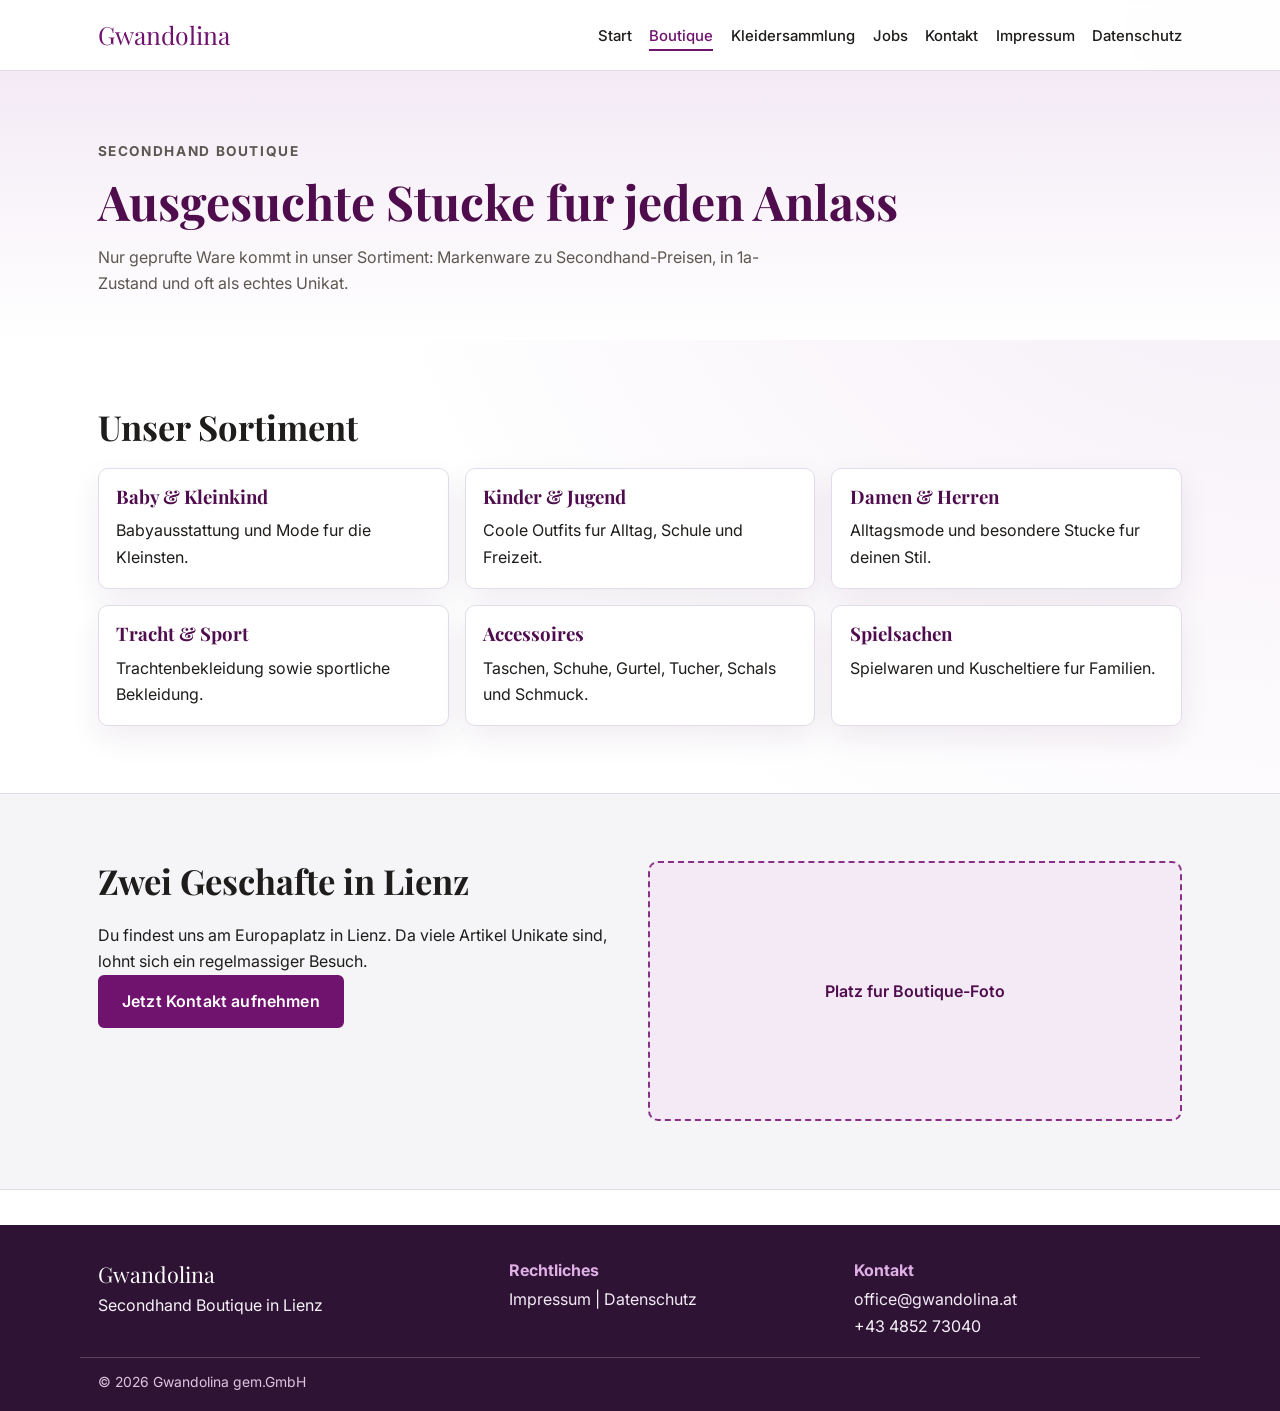
==== boutique.html @ 37de57df "Add new pages and update main.js for Gwandolina website - Created boutique.html, datenschutz.html, i" ====
<!DOCTYPE html>
<html lang="de-AT">
<head>
  <meta charset="UTF-8" />
  <meta name="viewport" content="width=device-width, initial-scale=1.0" />
  <meta name="description" content="Secondhand Boutique Gwandolina in Lienz: geprufte Markenware, Unikate und Mode fur die ganze Familie." />
  <title>Boutique | Gwandolina</title>
  <link rel="preconnect" href="https://fonts.googleapis.com" />
  <link rel="preconnect" href="https://fonts.gstatic.com" crossorigin />
  <link href="https://fonts.googleapis.com/css2?family=Inter:wght@300;400;500;600;700&family=Playfair+Display:wght@600;700&display=swap" rel="stylesheet" />
  <link rel="stylesheet" href="css/style.css" />
</head>
<body>
  <header class="site-header">
    <div class="container header-inner">
      <a href="index.html" class="logo">Gwandolina</a>
      <button class="nav-toggle" aria-label="Menue offnen" aria-expanded="false" aria-controls="main-nav">
        <span class="hamburger"></span>
      </button>
      <nav id="main-nav" class="main-nav" aria-label="Hauptnavigation">
        <ul>
          <li><a href="index.html">Start</a></li>
          <li><a href="boutique.html">Boutique</a></li>
          <li><a href="kleidersammlung.html">Kleidersammlung</a></li>
          <li><a href="jobs.html">Jobs</a></li>
          <li><a href="kontakt.html">Kontakt</a></li>
          <li><a href="impressum.html">Impressum</a></li>
          <li><a href="datenschutz.html">Datenschutz</a></li>
        </ul>
      </nav>
    </div>
  </header>

  <main>
    <section class="page-hero page-hero-compact">
      <div class="container">
        <p class="eyebrow">Secondhand Boutique</p>
        <h1>Ausgesuchte Stucke fur jeden Anlass</h1>
        <p>
          Nur geprufte Ware kommt in unser Sortiment: Markenware zu Secondhand-Preisen,
          in 1a-Zustand und oft als echtes Unikat.
        </p>
      </div>
    </section>

    <section class="section">
      <div class="container">
        <h2 class="section-title">Unser Sortiment</h2>
        <div class="card-grid">
          <article class="info-card"><h3>Baby & Kleinkind</h3><p>Babyausstattung und Mode fur die Kleinsten.</p></article>
          <article class="info-card"><h3>Kinder & Jugend</h3><p>Coole Outfits fur Alltag, Schule und Freizeit.</p></article>
          <article class="info-card"><h3>Damen & Herren</h3><p>Alltagsmode und besondere Stucke fur deinen Stil.</p></article>
          <article class="info-card"><h3>Tracht & Sport</h3><p>Trachtenbekleidung sowie sportliche Bekleidung.</p></article>
          <article class="info-card"><h3>Accessoires</h3><p>Taschen, Schuhe, Gurtel, Tucher, Schals und Schmuck.</p></article>
          <article class="info-card"><h3>Spielsachen</h3><p>Spielwaren und Kuscheltiere fur Familien.</p></article>
        </div>
      </div>
    </section>

    <section class="section section-soft">
      <div class="container split">
        <div>
          <h2 class="section-title">Zwei Geschafte in Lienz</h2>
          <p>
            Du findest uns am Europaplatz in Lienz. Da viele Artikel Unikate sind, lohnt
            sich ein regelmassiger Besuch.
          </p>
          <a class="btn" href="kontakt.html">Jetzt Kontakt aufnehmen</a>
        </div>
        <div class="placeholder-box" aria-hidden="true">Platz fur Boutique-Foto</div>
      </div>
    </section>
  </main>

  <footer class="site-footer">
    <div class="container footer-grid">
      <div>
        <p class="footer-logo">Gwandolina</p>
        <p>Secondhand Boutique in Lienz</p>
      </div>
      <div>
        <p class="footer-heading">Rechtliches</p>
        <p><a href="impressum.html">Impressum</a> | <a href="datenschutz.html">Datenschutz</a></p>
      </div>
      <div>
        <p class="footer-heading">Kontakt</p>
        <p><a href="mailto:office@gwandolina.at">office@gwandolina.at</a></p>
        <p>+43 4852 73040</p>
      </div>
    </div>
    <div class="container footer-bottom">
      <p>&copy; <span id="year"></span> Gwandolina gem.GmbH</p>
    </div>
  </footer>

  <script src="js/main.js"></script>
</body>
</html>
---- css/style.css ----
/* ===================================================
   Gwandolina shared styles (de-AT, multi-page)
   =================================================== */

:root {
  --color-primary: #70136F;
  --color-primary-dark: #4F0D4E;
  --color-primary-soft: #8A2F89;
  --color-lilac-bg: #F3EAF5;
  --color-bg: #FFFFFF;
  --color-surface: #F5F5F7;
  --color-border: #E2DCEA;
  --color-text: #1F1D1B;
  --color-muted: #5C5750;

  --font-heading: 'Playfair Display', Georgia, serif;
  --font-body: 'Inter', system-ui, sans-serif;

  --radius: 10px;
  --radius-sm: 6px;
  --shadow: 0 12px 30px rgba(60, 20, 80, 0.08);
  --max-w: 1120px;
  --section-gap: 4.2rem;
  --transition: 0.22s ease;
}

*, *::before, *::after {
  box-sizing: border-box;
  margin: 0;
  padding: 0;
}

html {
  font-size: 16px;
}

body {
  font-family: var(--font-body);
  color: var(--color-text);
  background: radial-gradient(circle at top right, var(--color-lilac-bg) 0%, var(--color-bg) 50%);
  line-height: 1.65;
}

a {
  color: var(--color-primary);
  text-decoration: none;
  transition: color var(--transition);
}

a:hover,
a:focus-visible {
  color: var(--color-primary-dark);
  text-decoration: underline;
}

h1, h2, h3 {
  font-family: var(--font-heading);
  line-height: 1.2;
}

.container {
  width: 100%;
  max-width: var(--max-w);
  margin-inline: auto;
  padding-inline: 1.1rem;
}

.section {
  padding-block: var(--section-gap);
}

.section-soft {
  background-color: var(--color-surface);
  border-top: 1px solid var(--color-border);
  border-bottom: 1px solid var(--color-border);
}

.section-title {
  font-size: clamp(1.7rem, 2.7vw, 2.3rem);
  margin-bottom: 1.2rem;
}

.eyebrow {
  font-size: 0.85rem;
  letter-spacing: 0.12em;
  text-transform: uppercase;
  color: var(--color-primary-soft);
  font-weight: 700;
  margin-bottom: 0.7rem;
}

.small-note {
  font-size: 0.88rem;
  color: var(--color-muted);
}

.centered {
  text-align: center;
}

.content-narrow {
  max-width: 760px;
}

/* Buttons */
.btn {
  display: inline-block;
  border: 2px solid var(--color-primary);
  background: var(--color-primary);
  color: #FFFFFF;
  padding: 0.72rem 1.4rem;
  border-radius: var(--radius-sm);
  font-weight: 600;
  letter-spacing: 0.01em;
  transition: background-color var(--transition), border-color var(--transition), transform var(--transition);
}

.btn:hover,
.btn:focus-visible {
  background: var(--color-primary-dark);
  border-color: var(--color-primary-dark);
  color: #FFFFFF;
  text-decoration: none;
  transform: translateY(-1px);
}

.btn-outline {
  background: #FFFFFF;
  color: var(--color-primary);
}

.btn-outline:hover,
.btn-outline:focus-visible {
  background: var(--color-lilac-bg);
  color: var(--color-primary-dark);
}

/* Header */
.site-header {
  position: sticky;
  top: 0;
  z-index: 100;
  background: rgba(255, 255, 255, 0.95);
  backdrop-filter: blur(5px);
  border-bottom: 1px solid var(--color-border);
}

.header-inner {
  min-height: 70px;
  display: flex;
  align-items: center;
  justify-content: space-between;
}

.logo {
  font-family: var(--font-heading);
  font-size: 1.55rem;
  color: var(--color-primary);
  text-decoration: none;
}

.logo:hover,
.logo:focus-visible {
  color: var(--color-primary-dark);
  text-decoration: none;
}

.main-nav ul {
  list-style: none;
  display: flex;
  gap: 1.1rem;
  align-items: center;
}

.main-nav a {
  color: var(--color-text);
  font-size: 0.93rem;
  font-weight: 500;
  padding-bottom: 0.25rem;
  border-bottom: 2px solid transparent;
}

.main-nav a:hover,
.main-nav a:focus-visible,
.main-nav a.active {
  color: var(--color-primary);
  border-bottom-color: var(--color-primary);
  text-decoration: none;
}

.nav-toggle {
  display: none;
  background: none;
  border: none;
  padding: 0.4rem;
  cursor: pointer;
}

.hamburger,
.hamburger::before,
.hamburger::after {
  display: block;
  width: 24px;
  height: 2px;
  background: var(--color-primary);
  border-radius: 2px;
  transition: transform var(--transition), opacity var(--transition);
}

.hamburger {
  position: relative;
}

.hamburger::before,
.hamburger::after {
  content: '';
  position: absolute;
  left: 0;
}

.hamburger::before {
  top: -7px;
}

.hamburger::after {
  top: 7px;
}

.nav-toggle[aria-expanded="true"] .hamburger {
  background: transparent;
}

.nav-toggle[aria-expanded="true"] .hamburger::before {
  transform: translateY(7px) rotate(45deg);
}

.nav-toggle[aria-expanded="true"] .hamburger::after {
  transform: translateY(-7px) rotate(-45deg);
}

/* Hero */
.hero {
  padding-block: 4.7rem 3.8rem;
}

.hero-inner {
  display: grid;
  gap: 1.6rem;
  align-items: center;
}

.hero h1 {
  font-size: clamp(2.2rem, 5.2vw, 4.4rem);
  color: var(--color-primary-dark);
}

.hero-sub {
  margin-top: 1rem;
  color: var(--color-muted);
  max-width: 620px;
}

.hero-actions {
  margin-top: 1.5rem;
  display: flex;
  flex-wrap: wrap;
  gap: 0.8rem;
}

.page-hero {
  padding-block: 3.5rem 2.7rem;
  background: linear-gradient(180deg, var(--color-lilac-bg) 0%, #FFFFFF 100%);
}

.page-hero-compact h1 {
  font-size: clamp(2rem, 4vw, 3rem);
  color: var(--color-primary-dark);
}

.page-hero p {
  margin-top: 0.8rem;
  color: var(--color-muted);
  max-width: 720px;
}

/* Cards & lists */
.card-grid {
  display: grid;
  gap: 1rem;
  grid-template-columns: 1fr;
}

.info-card,
.list-card,
.contact-card {
  background: #FFFFFF;
  border: 1px solid var(--color-border);
  border-radius: var(--radius);
  box-shadow: var(--shadow);
  padding: 1.1rem;
}

.info-card h3,
.list-card h2,
.contact-card h2,
.contact-card h3 {
  color: var(--color-primary-dark);
  margin-bottom: 0.55rem;
}

.info-card p,
.list-card p,
.contact-card p,
.legal-text p {
  color: var(--color-text);
}

.info-card a {
  margin-top: 0.65rem;
  display: inline-block;
  font-weight: 600;
}

.two-col-list,
.split {
  display: grid;
  gap: 1rem;
}

.feature-list,
.list-card ul,
.list-card ol {
  padding-left: 1.1rem;
  display: grid;
  gap: 0.45rem;
}

.list-card-alert {
  border-left: 4px solid var(--color-primary-soft);
}

.placeholder-box {
  min-height: 260px;
  border: 2px dashed var(--color-primary-soft);
  background: var(--color-lilac-bg);
  border-radius: var(--radius);
  display: flex;
  align-items: center;
  justify-content: center;
  color: var(--color-primary-dark);
  font-weight: 600;
  text-align: center;
  padding: 1rem;
}

.aapningstider {
  border-collapse: collapse;
  width: 100%;
  margin-top: 0.2rem;
}

.aapningstider td {
  border-bottom: 1px solid var(--color-border);
  padding: 0.45rem 0.3rem;
}

.aapningstider td:first-child {
  color: var(--color-muted);
  width: 58%;
}

/* Legal pages */
.legal-text h2 {
  font-size: 1.28rem;
  margin-top: 1.45rem;
  margin-bottom: 0.45rem;
  color: var(--color-primary-dark);
}

/* Footer */
.site-footer {
  margin-top: 2.2rem;
  background: #2E1334;
  color: #F8F2FA;
  padding-top: 2rem;
}

.footer-grid {
  display: grid;
  gap: 1.1rem;
}

.footer-logo {
  font-family: var(--font-heading);
  font-size: 1.35rem;
  color: #FFFFFF;
}

.footer-heading {
  font-weight: 700;
  color: #DFAFE6;
  margin-bottom: 0.2rem;
}

.site-footer a {
  color: #F3EAF5;
}

.site-footer a:hover,
.site-footer a:focus-visible {
  color: #FFFFFF;
}

.footer-bottom {
  margin-top: 1.1rem;
  border-top: 1px solid rgba(255, 255, 255, 0.2);
  padding-block: 0.8rem 1.1rem;
  font-size: 0.87rem;
  color: #DCC6E0;
}

/* Responsive */
@media (min-width: 700px) {
  .card-grid {
    grid-template-columns: repeat(2, 1fr);
  }

  .two-col-list,
  .split,
  .footer-grid {
    grid-template-columns: 1fr 1fr;
  }
}

@media (min-width: 980px) {
  .hero-inner {
    grid-template-columns: 1.15fr 0.85fr;
  }

  .card-grid {
    grid-template-columns: repeat(3, 1fr);
  }

  .footer-grid {
    grid-template-columns: 1.2fr 1fr 1fr;
  }
}

@media (max-width: 960px) {
  .nav-toggle {
    display: block;
  }

  .main-nav {
    display: none;
    position: absolute;
    top: 70px;
    left: 0;
    right: 0;
    background: #FFFFFF;
    border-bottom: 1px solid var(--color-border);
    padding: 1rem 1.1rem;
  }

  .main-nav.open {
    display: block;
  }

  .main-nav ul {
    flex-direction: column;
    align-items: flex-start;
    gap: 0.65rem;
  }
}
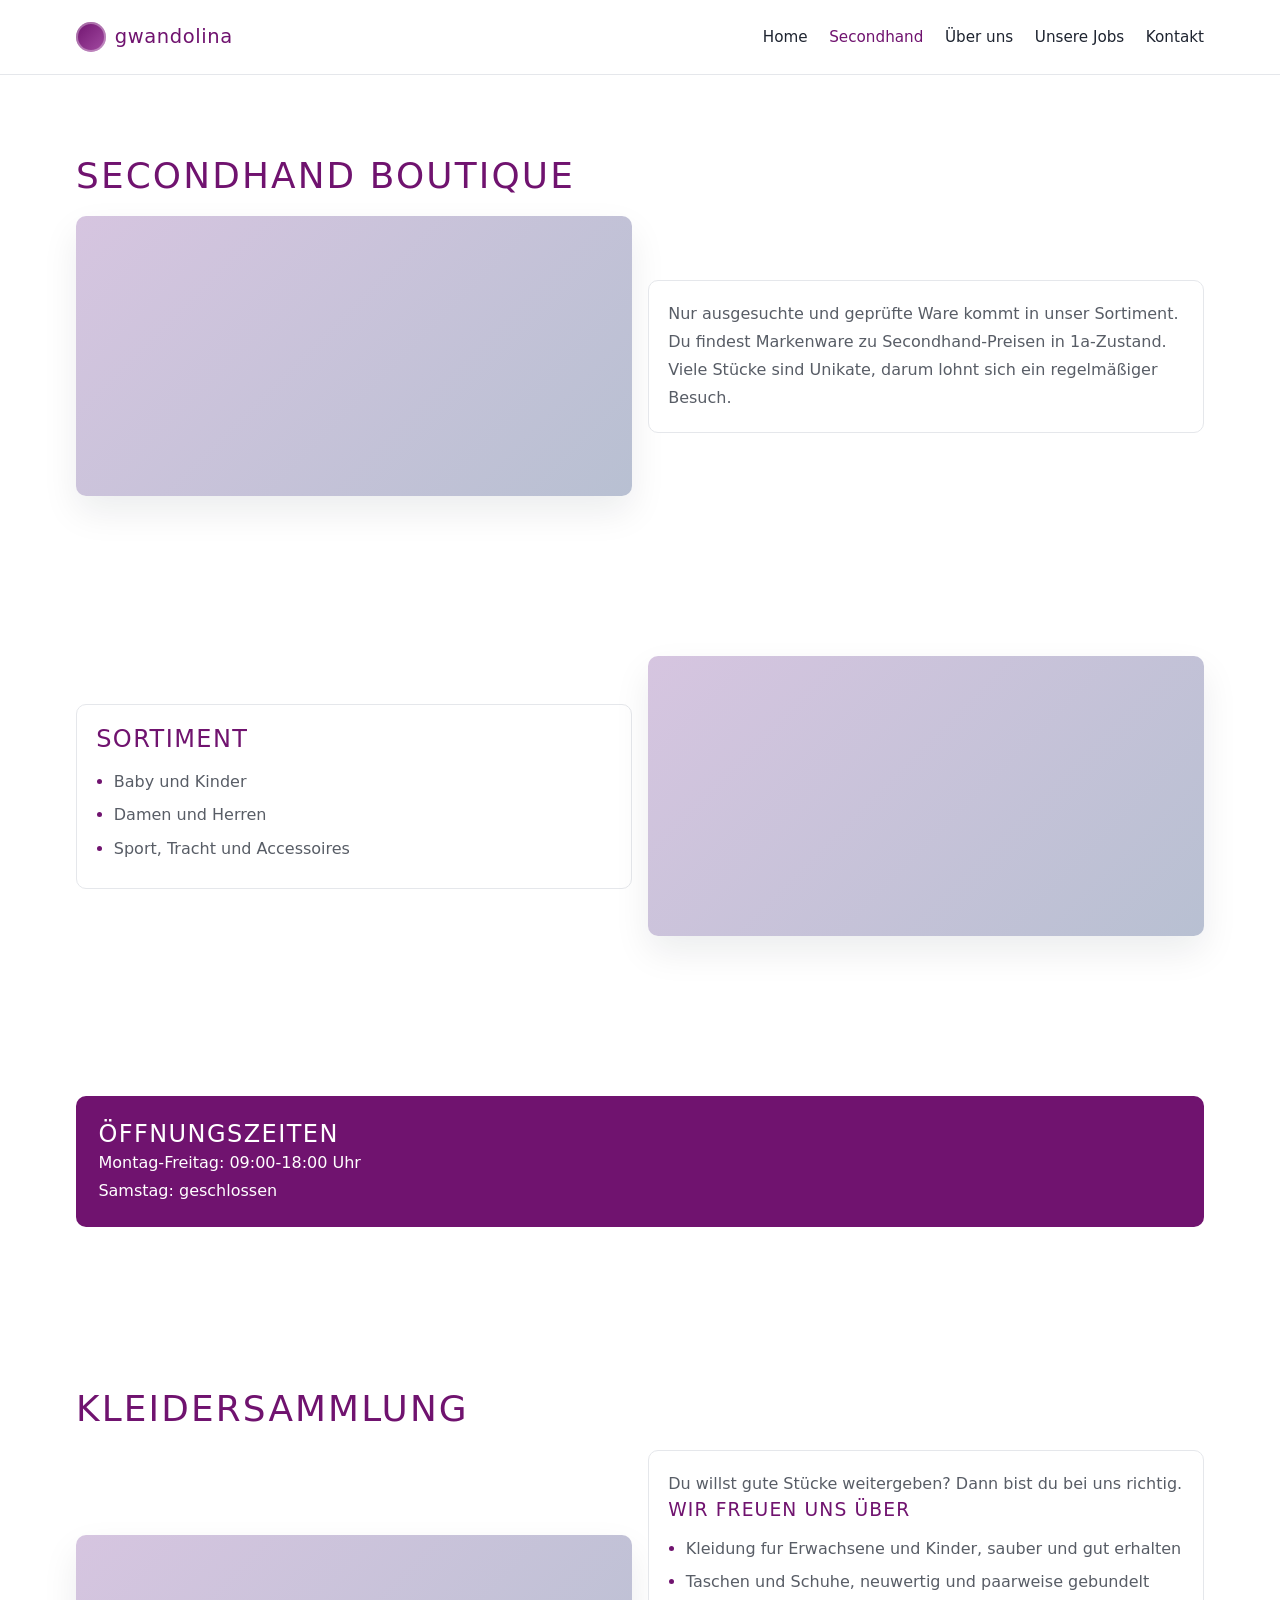
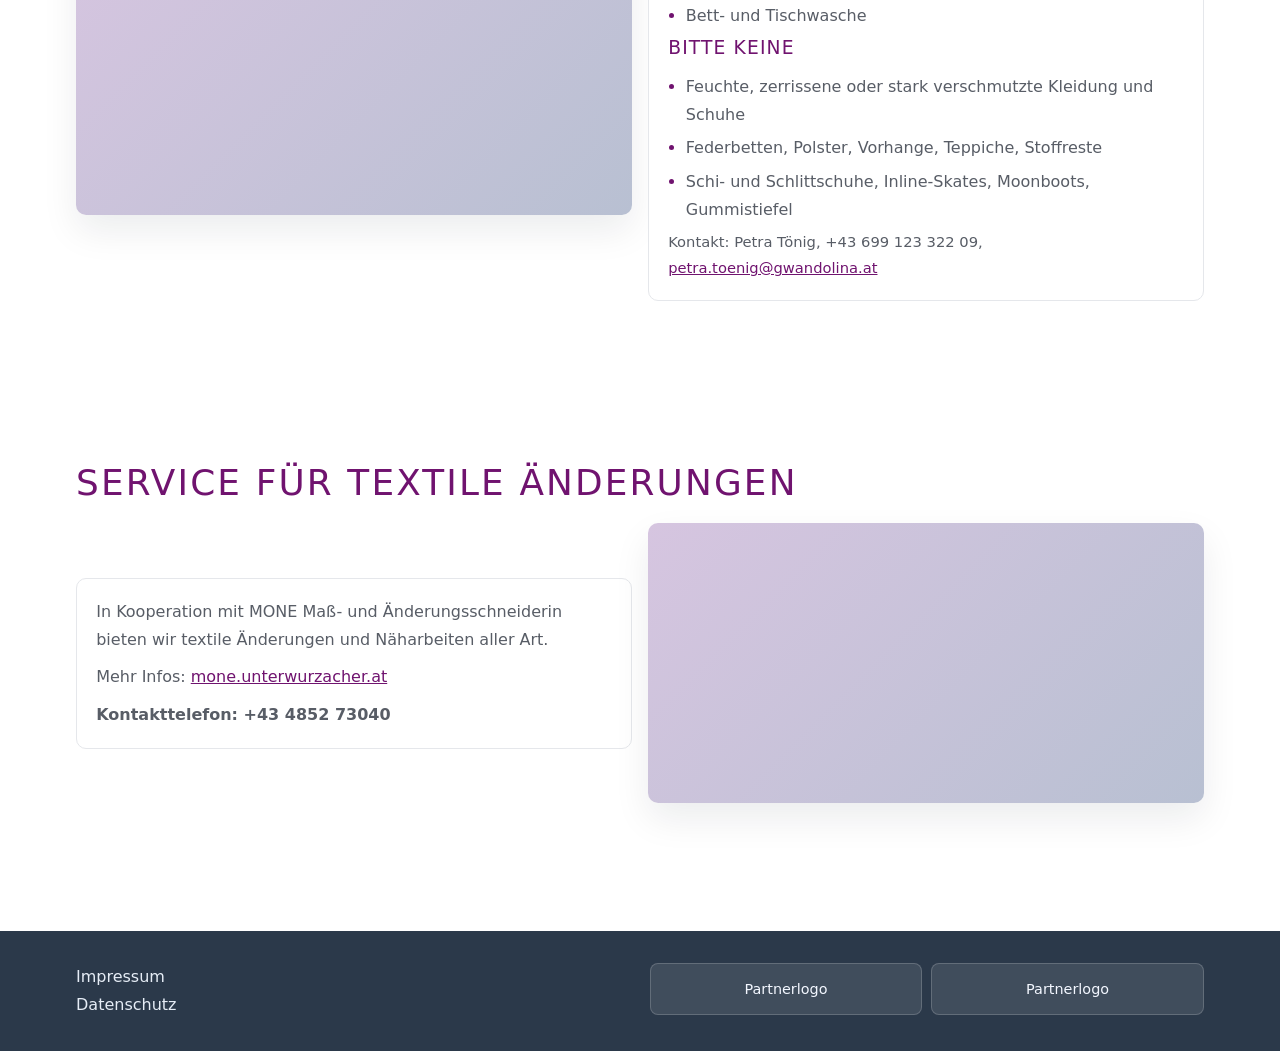
==== commit a6ca5607: "Refactor website structure and content for Gwandolina - Updated impressum.html to reflect new naviga" ====
--- a/boutique.html
+++ b/boutique.html
@@ -2,97 +2,11 @@
 <html lang="de-AT">
 <head>
   <meta charset="UTF-8" />
+  <meta http-equiv="refresh" content="0; url=secondhand.html" />
   <meta name="viewport" content="width=device-width, initial-scale=1.0" />
-  <meta name="description" content="Secondhand Boutique Gwandolina in Lienz: geprufte Markenware, Unikate und Mode fur die ganze Familie." />
-  <title>Boutique | Gwandolina</title>
-  <link rel="preconnect" href="https://fonts.googleapis.com" />
-  <link rel="preconnect" href="https://fonts.gstatic.com" crossorigin />
-  <link href="https://fonts.googleapis.com/css2?family=Inter:wght@300;400;500;600;700&family=Playfair+Display:wght@600;700&display=swap" rel="stylesheet" />
-  <link rel="stylesheet" href="css/style.css" />
+  <title>Weiterleitung | Gwandolina</title>
 </head>
 <body>
-  <header class="site-header">
-    <div class="container header-inner">
-      <a href="index.html" class="logo">Gwandolina</a>
-      <button class="nav-toggle" aria-label="Menue offnen" aria-expanded="false" aria-controls="main-nav">
-        <span class="hamburger"></span>
-      </button>
-      <nav id="main-nav" class="main-nav" aria-label="Hauptnavigation">
-        <ul>
-          <li><a href="index.html">Start</a></li>
-          <li><a href="boutique.html">Boutique</a></li>
-          <li><a href="kleidersammlung.html">Kleidersammlung</a></li>
-          <li><a href="jobs.html">Jobs</a></li>
-          <li><a href="kontakt.html">Kontakt</a></li>
-          <li><a href="impressum.html">Impressum</a></li>
-          <li><a href="datenschutz.html">Datenschutz</a></li>
-        </ul>
-      </nav>
-    </div>
-  </header>
-
-  <main>
-    <section class="page-hero page-hero-compact">
-      <div class="container">
-        <p class="eyebrow">Secondhand Boutique</p>
-        <h1>Ausgesuchte Stucke fur jeden Anlass</h1>
-        <p>
-          Nur geprufte Ware kommt in unser Sortiment: Markenware zu Secondhand-Preisen,
-          in 1a-Zustand und oft als echtes Unikat.
-        </p>
-      </div>
-    </section>
-
-    <section class="section">
-      <div class="container">
-        <h2 class="section-title">Unser Sortiment</h2>
-        <div class="card-grid">
-          <article class="info-card"><h3>Baby & Kleinkind</h3><p>Babyausstattung und Mode fur die Kleinsten.</p></article>
-          <article class="info-card"><h3>Kinder & Jugend</h3><p>Coole Outfits fur Alltag, Schule und Freizeit.</p></article>
-          <article class="info-card"><h3>Damen & Herren</h3><p>Alltagsmode und besondere Stucke fur deinen Stil.</p></article>
-          <article class="info-card"><h3>Tracht & Sport</h3><p>Trachtenbekleidung sowie sportliche Bekleidung.</p></article>
-          <article class="info-card"><h3>Accessoires</h3><p>Taschen, Schuhe, Gurtel, Tucher, Schals und Schmuck.</p></article>
-          <article class="info-card"><h3>Spielsachen</h3><p>Spielwaren und Kuscheltiere fur Familien.</p></article>
-        </div>
-      </div>
-    </section>
-
-    <section class="section section-soft">
-      <div class="container split">
-        <div>
-          <h2 class="section-title">Zwei Geschafte in Lienz</h2>
-          <p>
-            Du findest uns am Europaplatz in Lienz. Da viele Artikel Unikate sind, lohnt
-            sich ein regelmassiger Besuch.
-          </p>
-          <a class="btn" href="kontakt.html">Jetzt Kontakt aufnehmen</a>
-        </div>
-        <div class="placeholder-box" aria-hidden="true">Platz fur Boutique-Foto</div>
-      </div>
-    </section>
-  </main>
-
-  <footer class="site-footer">
-    <div class="container footer-grid">
-      <div>
-        <p class="footer-logo">Gwandolina</p>
-        <p>Secondhand Boutique in Lienz</p>
-      </div>
-      <div>
-        <p class="footer-heading">Rechtliches</p>
-        <p><a href="impressum.html">Impressum</a> | <a href="datenschutz.html">Datenschutz</a></p>
-      </div>
-      <div>
-        <p class="footer-heading">Kontakt</p>
-        <p><a href="mailto:office@gwandolina.at">office@gwandolina.at</a></p>
-        <p>+43 4852 73040</p>
-      </div>
-    </div>
-    <div class="container footer-bottom">
-      <p>&copy; <span id="year"></span> Gwandolina gem.GmbH</p>
-    </div>
-  </footer>
-
-  <script src="js/main.js"></script>
+  <p>Weiterleitung zu <a href="secondhand.html">Secondhand</a> ...</p>
 </body>
 </html>
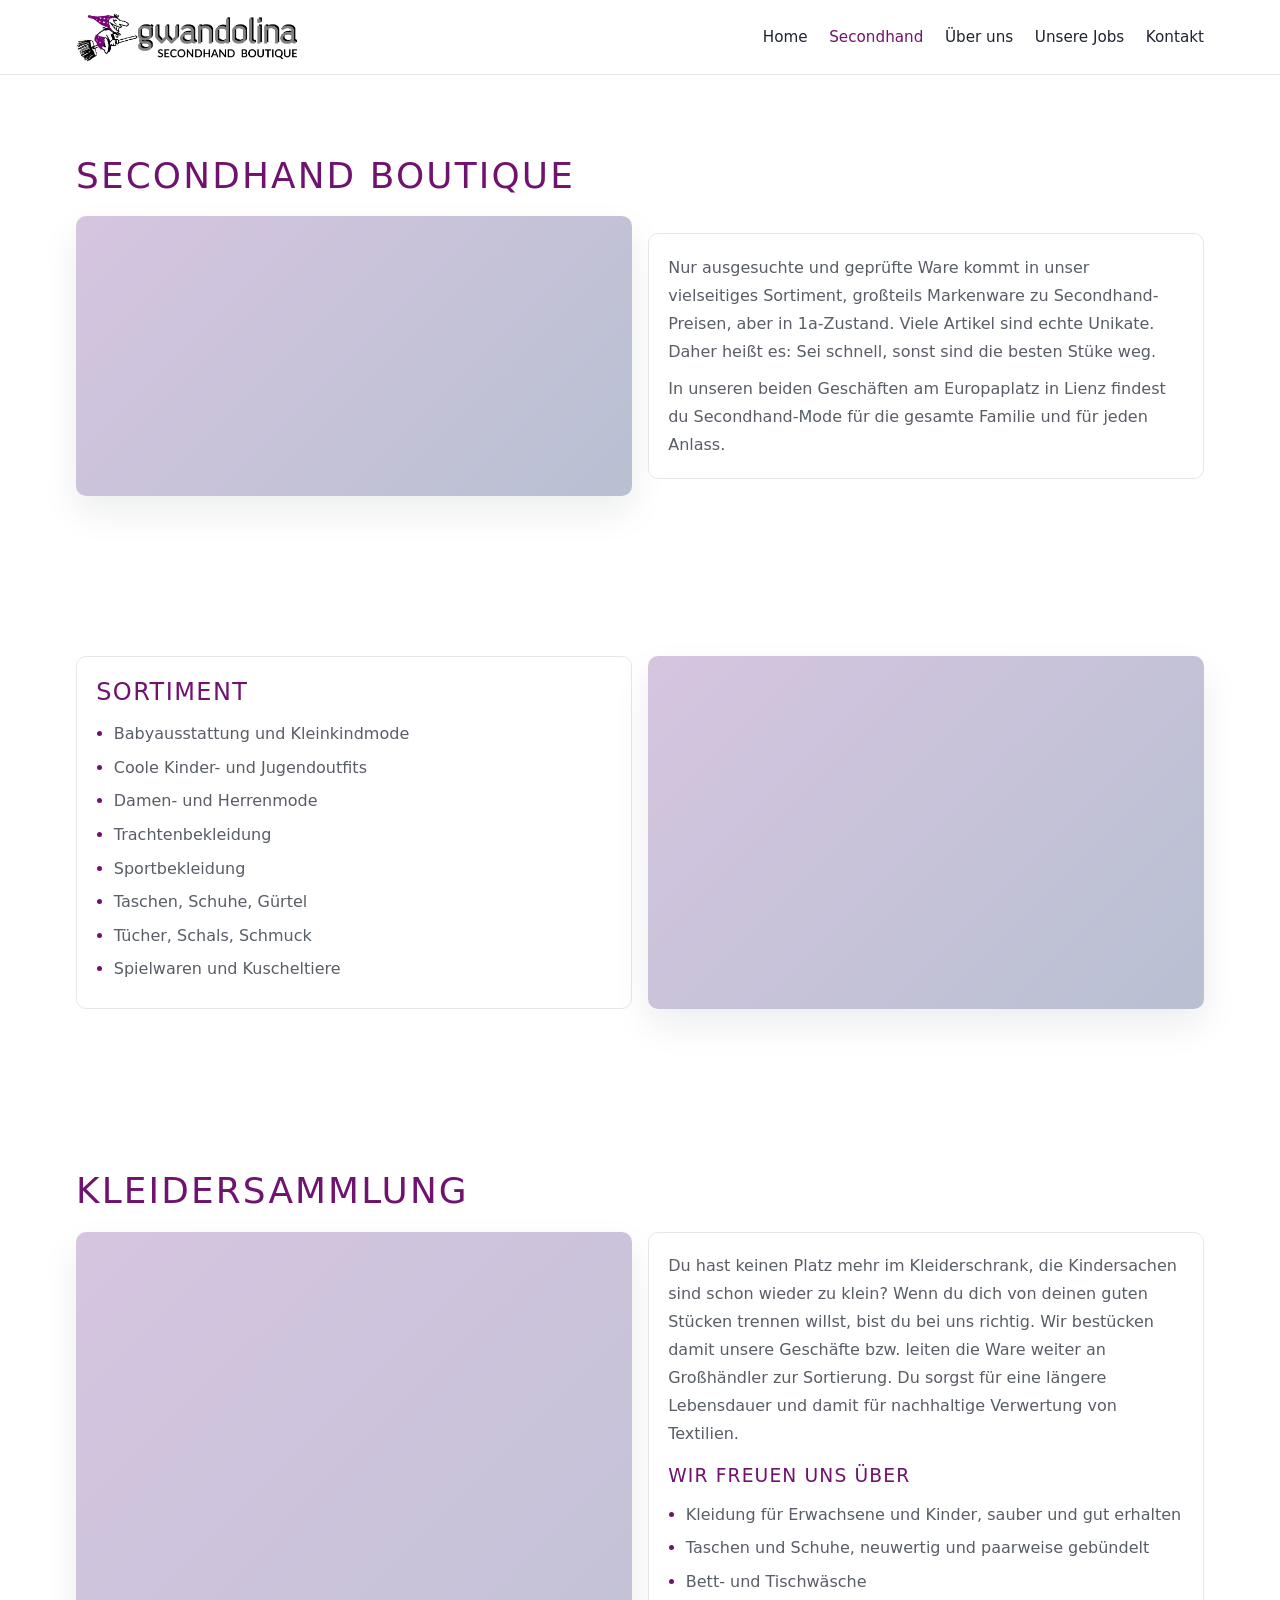
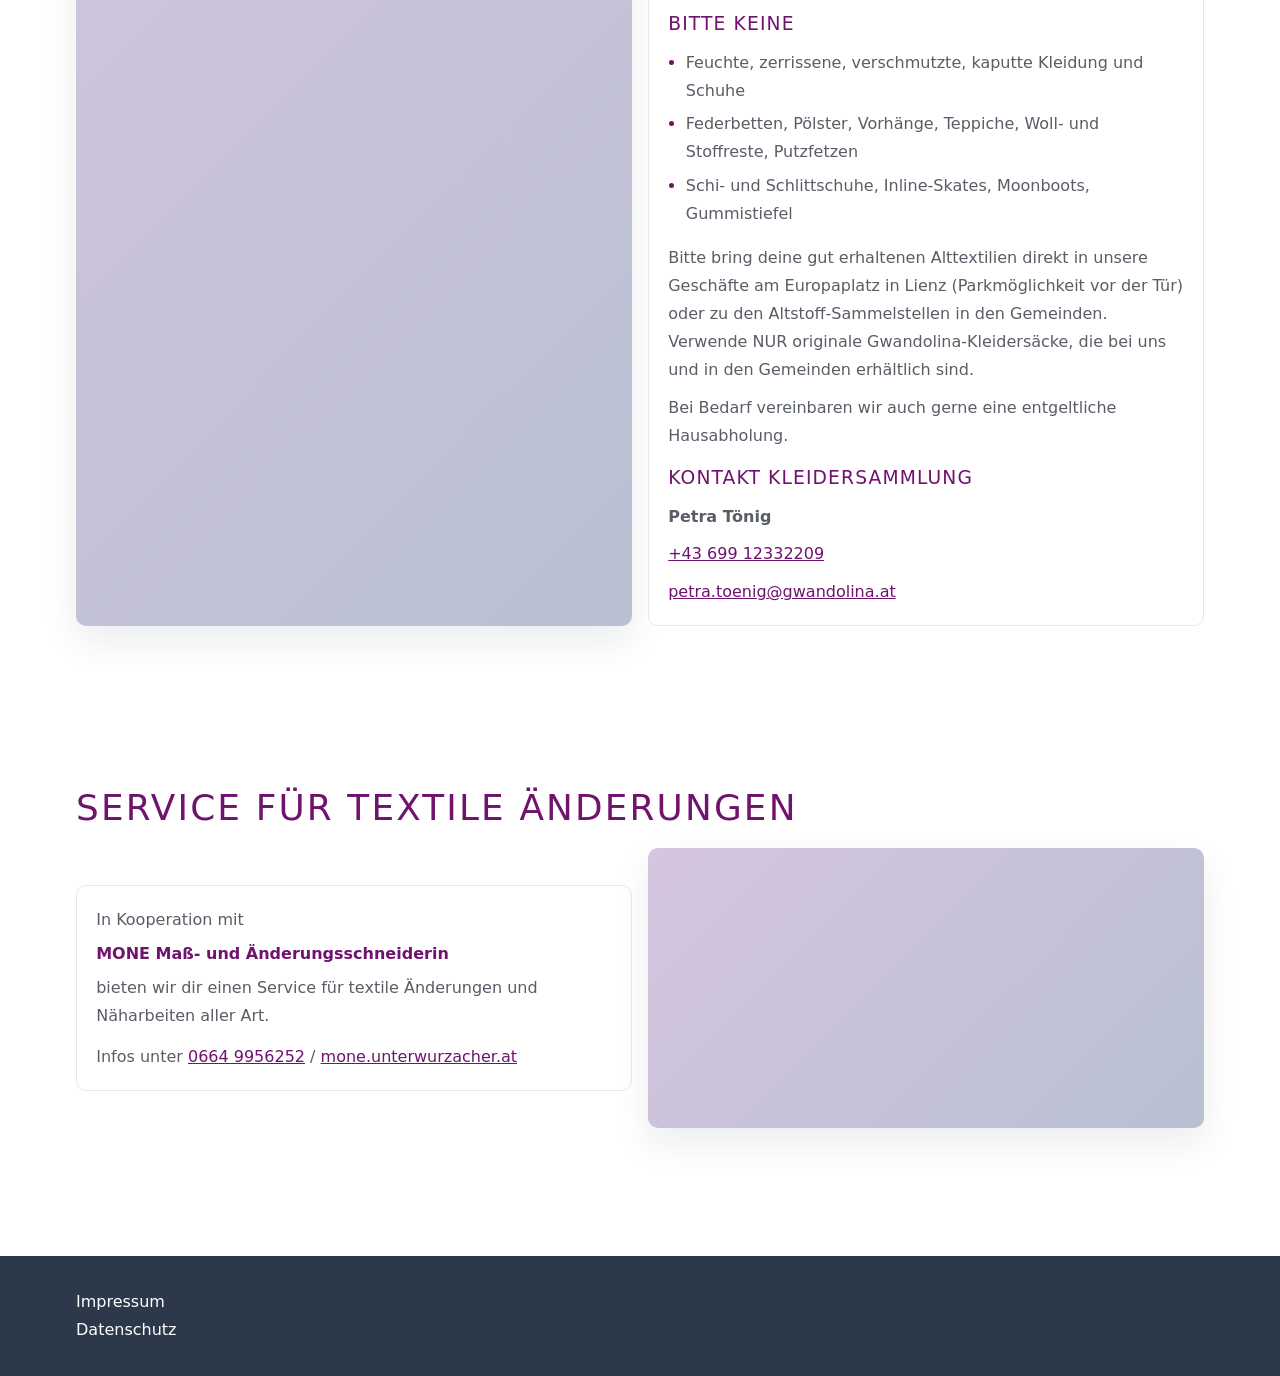
==== commit df14e134: "Refactor code structure for improved readability and maintainability Co-authored-by: Copilot <copilo" ====
--- a/boutique.html
+++ b/boutique.html
@@ -5,6 +5,7 @@
   <meta http-equiv="refresh" content="0; url=secondhand.html" />
   <meta name="viewport" content="width=device-width, initial-scale=1.0" />
   <title>Weiterleitung | Gwandolina</title>
+  <link rel="icon" href="images/Gwandolina%20PHOTOS/gwandolina_hexe.jpg" type="image/jpeg" />
 </head>
 <body>
   <p>Weiterleitung zu <a href="secondhand.html">Secondhand</a> ...</p>
